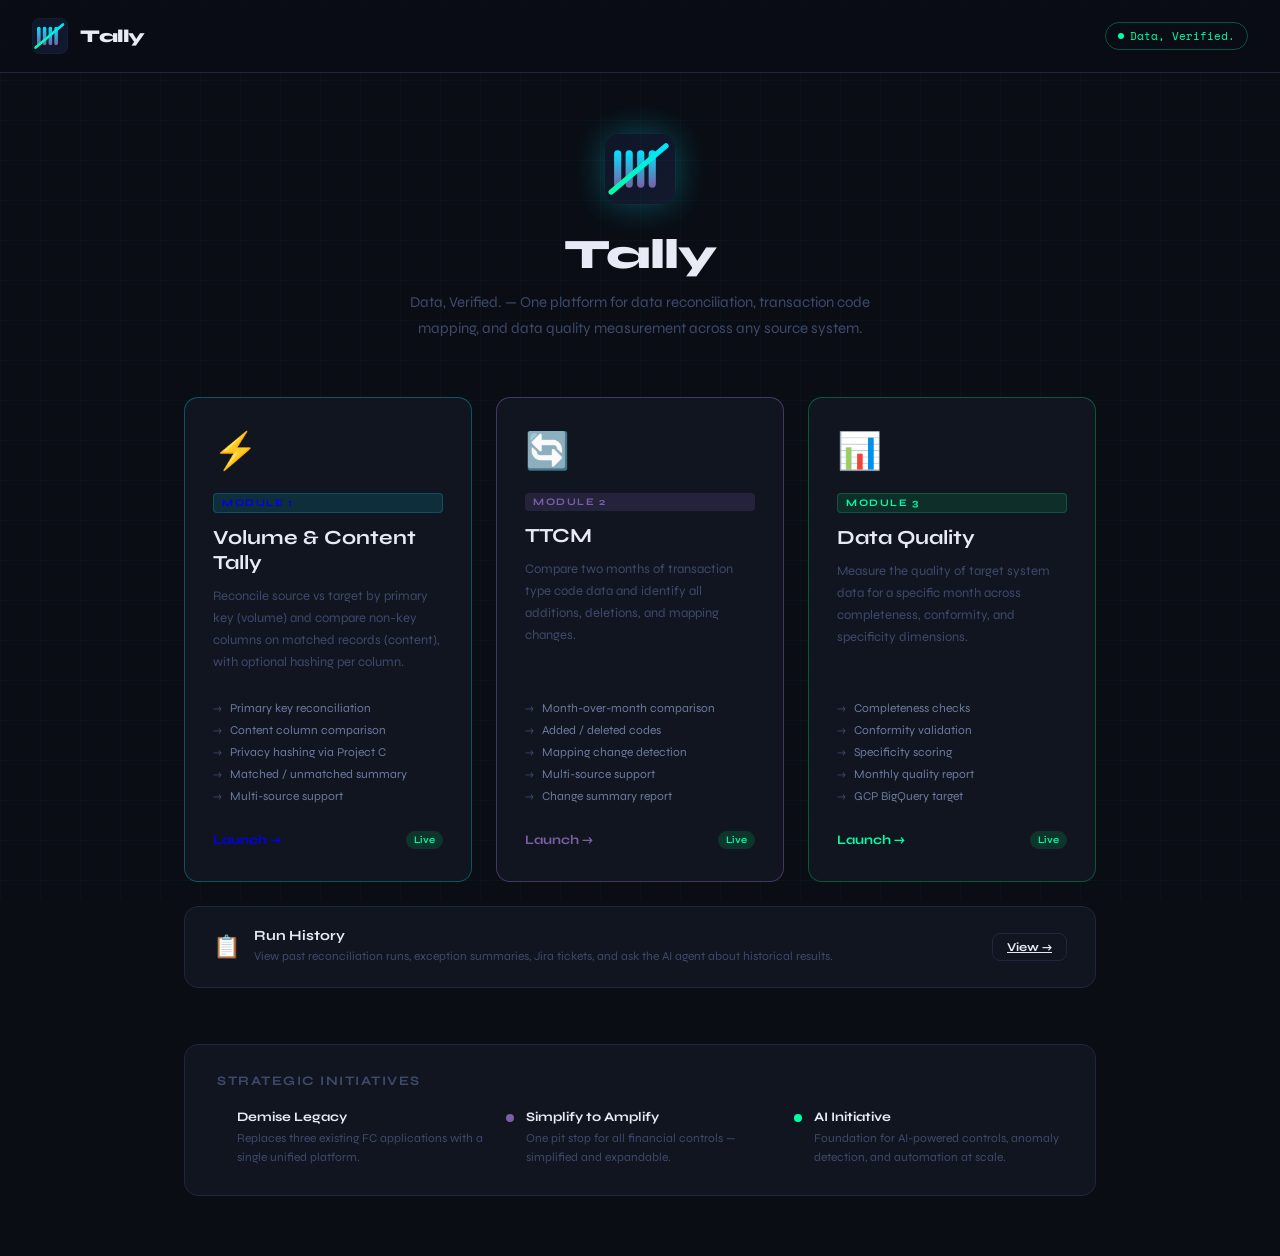
==== data-recs-2.0/index.html @ 4c0e8b57 "Initial commit" ====
<!DOCTYPE html>
<html lang="en">
<head>
  <meta charset="UTF-8"/>
  <meta name="viewport" content="width=device-width, initial-scale=1.0"/>
  <title>Tally — Data, Verified.</title>
  <link rel="stylesheet" href="src/styles.css"/>
  <link href="https://fonts.googleapis.com/css2?family=Space+Mono:ital,wght@0,400;0,700;1,400&family=Syne:wght@400;600;700;800&display=swap" rel="stylesheet"/>
  <style>
    .home-wrap {
      max-width: 960px;
      margin: 60px auto;
      padding: 0 24px;
    }
    .home-hero {
      text-align: center;
      margin-bottom: 56px;
    }
    .home-hero .hero-mark {
      display: inline-flex;
      align-items: center;
      justify-content: center;
      width: 72px;
      height: 72px;
      border-radius: 18px;
      background: linear-gradient(135deg, var(--cyan), var(--accent2));
      font-size: 28px;
      font-weight: 800;
      color: #000;
      margin-bottom: 20px;
      box-shadow: 0 0 32px rgba(0,229,255,0.3);
    }
    .home-hero h1 {
      font-size: 42px;
      font-weight: 800;
      color: var(--text);
      margin-bottom: 10px;
      letter-spacing: -1px;
    }
    .home-hero h1 span { color: var(--cyan); }
    .home-hero p {
      color: var(--text-muted);
      font-size: 15px;
      max-width: 520px;
      margin: 0 auto;
      line-height: 1.7;
    }
    .modules-grid {
      display: grid;
      grid-template-columns: repeat(3, 1fr);
      gap: 24px;
    }
    .module-card {
      background: var(--surface);
      border: 1px solid var(--border);
      border-radius: 14px;
      padding: 32px 28px;
      cursor: pointer;
      text-decoration: none;
      display: flex;
      flex-direction: column;
      transition: border-color 0.2s, transform 0.2s, box-shadow 0.2s;
      position: relative;
      overflow: hidden;
    }
    .module-card:hover {
      transform: translateY(-4px);
      box-shadow: 0 8px 32px rgba(0,0,0,0.4);
    }
    .module-card.blue  { border-color: rgba(0,229,255,0.3); }
    .module-card.blue:hover  { border-color: var(--cyan); box-shadow: 0 8px 32px rgba(0,229,255,0.15); }
    .module-card.purple { border-color: rgba(179,136,255,0.3); }
    .module-card.purple:hover { border-color: var(--accent2); box-shadow: 0 8px 32px rgba(179,136,255,0.15); }
    .module-card.green { border-color: rgba(0,230,118,0.3); }
    .module-card.green:hover  { border-color: var(--green); box-shadow: 0 8px 32px rgba(0,230,118,0.15); }
    .module-icon {
      font-size: 36px;
      margin-bottom: 20px;
    }
    .module-tag {
      display: inline-block;
      font-size: 10px;
      font-weight: 700;
      letter-spacing: 1.5px;
      padding: 3px 8px;
      border-radius: 4px;
      margin-bottom: 12px;
      text-transform: uppercase;
    }
    .tag-blue   { background: rgba(0,229,255,0.12); color: var(--cyan); }
    .tag-purple { background: rgba(179,136,255,0.12); color: var(--accent2); }
    .tag-green  { background: rgba(0,230,118,0.12); color: var(--green); }
    .module-card h3 {
      font-size: 20px;
      font-weight: 700;
      color: var(--text);
      margin-bottom: 10px;
    }
    .module-card p {
      font-size: 13px;
      color: var(--text-muted);
      line-height: 1.7;
      flex: 1;
      margin-bottom: 24px;
    }
    .module-features {
      list-style: none;
      padding: 0;
      margin: 0 0 24px 0;
    }
    .module-features li {
      font-size: 12px;
      color: var(--text-dim);
      padding: 4px 0;
      display: flex;
      align-items: center;
      gap: 8px;
    }
    .module-features li::before {
      content: '→';
      color: var(--text-muted);
      font-size: 11px;
    }
    .module-cta {
      display: flex;
      align-items: center;
      justify-content: space-between;
      margin-top: auto;
    }
    .module-card.blue  .module-cta-label { color: var(--cyan); }
    .module-card.purple .module-cta-label { color: var(--accent2); }
    .module-card.green  .module-cta-label { color: var(--green); }
    .module-cta-label {
      font-size: 13px;
      font-weight: 700;
    }
    .status-badge {
      font-size: 10px;
      padding: 3px 8px;
      border-radius: 20px;
      font-weight: 600;
    }
    .status-live   { background: rgba(0,230,118,0.15); color: var(--green); }
    .status-coming { background: rgba(255,214,0,0.12); color: var(--yellow); }
    .initiatives {
      margin-top: 56px;
      padding: 28px 32px;
      background: var(--surface);
      border: 1px solid var(--border);
      border-radius: 14px;
    }
    .initiatives h4 {
      font-size: 13px;
      color: var(--text-muted);
      letter-spacing: 1.5px;
      text-transform: uppercase;
      margin-bottom: 20px;
    }
    .initiatives-grid {
      display: grid;
      grid-template-columns: repeat(3, 1fr);
      gap: 20px;
    }
    .initiative-item {
      display: flex;
      align-items: flex-start;
      gap: 12px;
    }
    .initiative-dot {
      width: 8px;
      height: 8px;
      border-radius: 50%;
      margin-top: 5px;
      flex-shrink: 0;
    }
    .initiative-item h5 {
      font-size: 13px;
      font-weight: 700;
      color: var(--text);
      margin-bottom: 4px;
    }
    .initiative-item p {
      font-size: 12px;
      color: var(--text-muted);
      line-height: 1.6;
    }
    @media (max-width: 700px) {
      .modules-grid { grid-template-columns: 1fr; }
      .initiatives-grid { grid-template-columns: 1fr; }
      .home-hero h1 { font-size: 28px; }
    }
  </style>
</head>
<body>

  <!-- HEADER -->
  <header>
    <div class="logo">
      <img src="src/logo.svg" alt="Tally" style="width:36px;height:36px;border-radius:8px;display:block;flex-shrink:0;">
      <div class="logo-text">Tally</div>
    </div>
    <div class="header-right">
      <div class="status-pill connected">
        <div class="dot pulse"></div> Data, Verified.
      </div>
    </div>
  </header>

  <!-- HOME -->
  <div class="home-wrap">

    <!-- HERO -->
    <div class="home-hero">
      <img src="src/logo.svg" alt="Tally" class="hero-mark" style="background:none;padding:0;">
      <h1>Tally</h1>
      <p>Data, Verified. — One platform for data reconciliation, transaction code mapping, and data quality measurement across any source system.</p>
    </div>

    <!-- MODULE CARDS -->
    <div class="modules-grid">

      <!-- Data Reconciliation -->
      <a href="data-recs.html" class="module-card blue">
        <div class="module-icon">⚡</div>
        <div class="module-tag tag-blue">Module 1</div>
        <h3>Volume &amp; Content Tally</h3>
        <p>Reconcile source vs target by primary key (volume) and compare non-key columns on matched records (content), with optional hashing per column.</p>
        <ul class="module-features">
          <li>Primary key reconciliation</li>
          <li>Content column comparison</li>
          <li>Privacy hashing via Project C</li>
          <li>Matched / unmatched summary</li>
          <li>Multi-source support</li>
        </ul>
        <div class="module-cta">
          <span class="module-cta-label">Launch →</span>
          <span class="status-badge status-live">Live</span>
        </div>
      </a>

      <!-- TTCM -->
      <a href="ttcm.html" class="module-card purple">
        <div class="module-icon">🔄</div>
        <div class="module-tag tag-purple">Module 2</div>
        <h3>TTCM</h3>
        <p>Compare two months of transaction type code data and identify all additions, deletions, and mapping changes.</p>
        <ul class="module-features">
          <li>Month-over-month comparison</li>
          <li>Added / deleted codes</li>
          <li>Mapping change detection</li>
          <li>Multi-source support</li>
          <li>Change summary report</li>
        </ul>
        <div class="module-cta">
          <span class="module-cta-label">Launch →</span>
          <span class="status-badge status-live">Live</span>
        </div>
      </a>

      <!-- DQM -->
      <a href="dqm.html" class="module-card green">
        <div class="module-icon">📊</div>
        <div class="module-tag tag-green">Module 3</div>
        <h3>Data Quality</h3>
        <p>Measure the quality of target system data for a specific month across completeness, conformity, and specificity dimensions.</p>
        <ul class="module-features">
          <li>Completeness checks</li>
          <li>Conformity validation</li>
          <li>Specificity scoring</li>
          <li>Monthly quality report</li>
          <li>GCP BigQuery target</li>
        </ul>
        <div class="module-cta">
          <span class="module-cta-label">Launch →</span>
          <span class="status-badge status-live">Live</span>
        </div>
      </a>

    </div>

    <!-- HISTORY LINK -->
    <div style="margin-top:24px;padding:20px 28px;background:var(--surface);border:1px solid var(--border);border-radius:14px;display:flex;align-items:center;justify-content:space-between;gap:20px;">
      <div style="display:flex;align-items:center;gap:14px;">
        <div style="font-size:22px;">📋</div>
        <div>
          <div style="font-size:14px;font-weight:700;color:var(--text);margin-bottom:3px;">Run History</div>
          <div style="font-size:12px;color:var(--text-muted);line-height:1.6;">View past reconciliation runs, exception summaries, Jira tickets, and ask the AI agent about historical results.</div>
        </div>
      </div>
      <a href="history.html" class="btn btn-secondary btn-sm" style="white-space:nowrap;flex-shrink:0;">View →</a>
    </div>

    <!-- INITIATIVES -->
    <div class="initiatives">
      <h4>Strategic Initiatives</h4>
      <div class="initiatives-grid">
        <div class="initiative-item">
          <div class="initiative-dot" style="background:var(--cyan);"></div>
          <div>
            <h5>Demise Legacy</h5>
            <p>Replaces three existing FC applications with a single unified platform.</p>
          </div>
        </div>
        <div class="initiative-item">
          <div class="initiative-dot" style="background:var(--accent2);"></div>
          <div>
            <h5>Simplify to Amplify</h5>
            <p>One pit stop for all financial controls — simplified and expandable.</p>
          </div>
        </div>
        <div class="initiative-item">
          <div class="initiative-dot" style="background:var(--green);"></div>
          <div>
            <h5>AI Initiative</h5>
            <p>Foundation for AI-powered controls, anomaly detection, and automation at scale.</p>
          </div>
        </div>
      </div>
    </div>

  </div><!-- /home-wrap -->

</body>
</html>
---- data-recs-2.0/src/styles.css ----
/* ─────────────────────────────────────────────────────────────
   Data Recs 2.0 — styles.css
   ───────────────────────────────────────────────────────────── */

:root {
  --bg:         #0a0d14;
  --surface:    #111520;
  --surface2:   #161b2e;
  --border:     #1e2740;
  --accent:     #00e5ff;
  --accent2:    #7b5ea7;
  --accent3:    #ff6b6b;
  --green:      #00ffa3;
  --yellow:     #ffd166;
  --text:       #e8eaf6;
  --text-dim:   #6b7a9e;
  --text-muted: #3d4a6b;
  --mono:       'Space Mono', monospace;
  --sans:       'Syne', sans-serif;
}

/* ── RESET ── */
*, *::before, *::after { box-sizing: border-box; margin: 0; padding: 0; }
body {
  background: var(--bg);
  color: var(--text);
  font-family: var(--sans);
  min-height: 100vh;
  overflow-x: hidden;
}

/* ── GRID BACKGROUND ── */
body::before {
  content: '';
  position: fixed;
  inset: 0;
  background-image:
    linear-gradient(rgba(0,229,255,.03) 1px, transparent 1px),
    linear-gradient(90deg, rgba(0,229,255,.03) 1px, transparent 1px);
  background-size: 40px 40px;
  pointer-events: none;
  z-index: 0;
}

/* ── HEADER ── */
header {
  position: relative;
  z-index: 10;
  display: flex;
  align-items: center;
  justify-content: space-between;
  padding: 18px 32px;
  border-bottom: 1px solid var(--border);
  background: rgba(10,13,20,.85);
  backdrop-filter: blur(12px);
}
.logo { display: flex; align-items: center; gap: 12px; }
.logo-mark {
  width: 36px; height: 36px;
  background: linear-gradient(135deg, var(--accent), var(--accent2));
  border-radius: 8px;
  display: flex; align-items: center; justify-content: center;
  font-family: var(--mono);
  font-size: 13px; font-weight: 700; color: #000;
  letter-spacing: -1px;
}
.logo-text { font-size: 18px; font-weight: 800; letter-spacing: -.5px; }
.logo-text span { color: var(--accent); }
.header-right { display: flex; align-items: center; gap: 12px; }

/* ── STATUS PILL ── */
.status-pill {
  display: flex; align-items: center; gap: 6px;
  padding: 5px 12px;
  border-radius: 100px;
  font-family: var(--mono); font-size: 11px;
  border: 1px solid var(--border);
  color: var(--text-dim);
}
.status-pill.connected { border-color: rgba(0,255,163,.3); color: var(--green); }
.dot { width: 6px; height: 6px; border-radius: 50%; background: currentColor; }
.dot.pulse { animation: pulse 2s infinite; }
@keyframes pulse { 0%,100%{opacity:1} 50%{opacity:.3} }

/* ── USER BADGE ── */
.user-badge {
  display: flex; align-items: center; gap: 8px;
  padding: 5px 10px;
  border-radius: 8px;
  border: 1px solid var(--border);
  font-size: 13px;
}
.user-avatar {
  width: 26px; height: 26px;
  border-radius: 50%;
  background: linear-gradient(135deg, var(--accent2), var(--accent));
  display: flex; align-items: center; justify-content: center;
  font-size: 11px; font-weight: 700; color: #fff;
}
#user-name-display {
  max-width: 140px;
  overflow: hidden; text-overflow: ellipsis; white-space: nowrap;
}

/* ── AUTH SCREEN ── */
#auth-screen {
  position: relative; z-index: 5;
  min-height: calc(100vh - 73px);
  display: flex; align-items: center; justify-content: center;
  padding: 40px 20px;
}
.auth-card {
  width: 100%; max-width: 460px;
  background: var(--surface);
  border: 1px solid var(--border);
  border-radius: 16px;
  padding: 40px;
  text-align: center;
}
.auth-icon {
  width: 64px; height: 64px;
  margin: 0 auto 24px;
  background: linear-gradient(135deg, rgba(0,229,255,.15), rgba(123,94,167,.15));
  border: 1px solid rgba(0,229,255,.2);
  border-radius: 16px;
  display: flex; align-items: center; justify-content: center;
  font-size: 28px;
}
.auth-card h2 { font-size: 24px; font-weight: 800; margin-bottom: 8px; }
.auth-card p  { color: var(--text-dim); font-size: 14px; line-height: 1.6; margin-bottom: 32px; }
.btn-google {
  width: 100%;
  display: flex; align-items: center; justify-content: center; gap: 12px;
  padding: 14px 20px;
  background: #fff; color: #1a1a1a;
  border: none; border-radius: 10px;
  font-family: var(--sans); font-size: 15px; font-weight: 700;
  cursor: pointer; transition: all .2s;
}
.btn-google:hover {
  background: #f0f0f0;
  transform: translateY(-1px);
  box-shadow: 0 8px 24px rgba(0,0,0,.3);
}
.google-logo { width: 20px; height: 20px; }
.auth-note {
  margin-top: 20px;
  font-family: var(--mono); font-size: 11px;
  color: var(--text-muted); line-height: 1.6;
}

/* ── MAIN APP ── */
#app { display: none; position: relative; z-index: 5; }

/* ── STEPS NAV ── */
.steps-nav {
  display: flex; align-items: center;
  padding: 16px 32px; gap: 0;
  border-bottom: 1px solid var(--border);
  background: var(--surface);
  overflow-x: auto;
}
.step-item {
  display: flex; align-items: center; gap: 10px;
  padding: 8px 16px; border-radius: 8px;
  cursor: pointer; white-space: nowrap;
  transition: all .2s;
  color: var(--text-muted);
  font-size: 13px; font-weight: 600;
}
.step-item.active   { color: var(--accent); background: rgba(0,229,255,.08); }
.step-item.done     { color: var(--green); }
.step-item.disabled { pointer-events: none; }
.step-num {
  width: 22px; height: 22px; border-radius: 50%;
  display: flex; align-items: center; justify-content: center;
  font-family: var(--mono); font-size: 10px; font-weight: 700;
  border: 1px solid currentColor; flex-shrink: 0;
}
.step-arrow { color: var(--text-muted); margin: 0 4px; font-size: 12px; }

/* ── PANELS ── */
.panel { display: none; padding: 32px; max-width: 1200px; margin: 0 auto; animation: fadeIn .3s ease; }
.panel.active { display: block; }
@keyframes fadeIn { from{opacity:0;transform:translateY(8px)} to{opacity:1;transform:translateY(0)} }

.panel-header { margin-bottom: 28px; }
.panel-header h2 { font-size: 22px; font-weight: 800; margin-bottom: 6px; }
.panel-header p  { color: var(--text-dim); font-size: 14px; }

/* ── CARDS ── */
.card {
  background: var(--surface);
  border: 1px solid var(--border);
  border-radius: 12px;
  padding: 24px;
  margin-bottom: 16px;
}
.card-title {
  font-size: 12px; font-weight: 700;
  letter-spacing: 1px; text-transform: uppercase;
  color: var(--text-dim); margin-bottom: 16px;
  display: flex; align-items: center; gap: 8px;
}
.card-title::after { content:''; flex:1; height:1px; background:var(--border); }

/* ── FORM ELEMENTS ── */
label {
  display: block;
  font-size: 12px; font-weight: 700;
  color: var(--text-dim); margin-bottom: 6px;
  text-transform: uppercase; letter-spacing: .5px;
}
input[type=text], select, textarea {
  width: 100%;
  background: var(--bg);
  border: 1px solid var(--border);
  border-radius: 8px;
  padding: 10px 14px;
  color: var(--text);
  font-family: var(--mono); font-size: 13px;
  outline: none; transition: border-color .2s;
}
input[type=text]:focus, select:focus, textarea:focus { border-color: var(--accent); }
select option { background: var(--surface2); }
textarea { resize: vertical; min-height: 120px; }
.form-row   { display: grid; grid-template-columns: 1fr 1fr; gap: 16px; margin-bottom: 16px; }
.form-group { margin-bottom: 16px; }

/* ── QUERY EDITOR ── */
.query-editor-wrap {
  border: 1px solid var(--border);
  border-radius: 10px;
  overflow: hidden;
}
.query-toolbar {
  display: flex; align-items: center; justify-content: space-between;
  padding: 8px 14px;
  background: var(--surface2);
  border-bottom: 1px solid var(--border);
}
.query-toolbar-left { display: flex; gap: 8px; }
.lang-badge {
  font-family: var(--mono); font-size: 10px;
  padding: 3px 8px; border-radius: 4px;
  background: rgba(0,229,255,.1); color: var(--accent);
  border: 1px solid rgba(0,229,255,.2);
}
.lang-badge.dim { background: rgba(0,229,255,.04); color: var(--text-dim); border-color: var(--border); }
textarea.code {
  border: none; border-radius: 0;
  font-size: 13px; line-height: 1.7;
  padding: 16px; min-height: 160px;
  color: var(--accent); background: var(--bg);
}
textarea.code.purple { color: var(--accent2); }
textarea.code:focus { border-color: transparent; }

/* ── BUTTONS ── */
.btn {
  display: inline-flex; align-items: center; gap: 8px;
  padding: 10px 20px; border-radius: 8px;
  font-family: var(--sans); font-size: 14px; font-weight: 700;
  cursor: pointer; border: none; transition: all .2s;
}
.btn-primary  { background: var(--accent); color: #000; }
.btn-primary:hover {
  background: #33eaff;
  transform: translateY(-1px);
  box-shadow: 0 6px 20px rgba(0,229,255,.3);
}
.btn-secondary { background: transparent; color: var(--text); border: 1px solid var(--border); }
.btn-secondary:hover { border-color: var(--accent); color: var(--accent); }
.btn-danger    { background: rgba(255,107,107,.1); color: var(--accent3); border: 1px solid rgba(255,107,107,.2); }
.btn-danger:hover { background: rgba(255,107,107,.2); }
.btn-sm        { padding: 6px 14px; font-size: 12px; }
.btn:disabled  { opacity: .4; cursor: not-allowed; transform: none !important; }
.btn-row       { display: flex; gap: 10px; flex-wrap: wrap; }

/* ── TAGS ── */
.tag {
  display: inline-flex; align-items: center; gap: 5px;
  padding: 3px 10px; border-radius: 100px;
  font-family: var(--mono); font-size: 11px;
}
.tag-blue   { background: rgba(0,229,255,.1);  color: var(--accent);  border: 1px solid rgba(0,229,255,.2); }
.tag-green  { background: rgba(0,255,163,.1);  color: var(--green);   border: 1px solid rgba(0,255,163,.2); }
.tag-red    { background: rgba(255,107,107,.1);color: var(--accent3); border: 1px solid rgba(255,107,107,.2); }
.tag-yellow { background: rgba(255,209,102,.1);color: var(--yellow);  border: 1px solid rgba(255,209,102,.2); }

/* ── RESULTS TABLE ── */
.table-wrap {
  overflow: auto;
  border: 1px solid var(--border);
  border-radius: 10px;
  max-height: 420px;
}
table { width: 100%; border-collapse: collapse; font-family: var(--mono); font-size: 12px; }
thead { position: sticky; top: 0; z-index: 2; }
th {
  background: var(--surface2);
  padding: 10px 14px; text-align: left;
  font-size: 10px; font-weight: 700;
  text-transform: uppercase; letter-spacing: .8px;
  color: var(--text-dim);
  border-bottom: 1px solid var(--border);
  white-space: nowrap;
}
td {
  padding: 9px 14px;
  border-bottom: 1px solid rgba(30,39,64,.5);
  color: var(--text);
  white-space: nowrap;
  max-width: 260px; overflow: hidden; text-overflow: ellipsis;
}
tr:hover td { background: rgba(0,229,255,.03); }
tr:last-child td { border-bottom: none; }

/* ── SUMMARY STATS ── */
.stats-grid {
  display: grid;
  grid-template-columns: repeat(auto-fit, minmax(180px, 1fr));
  gap: 16px; margin-bottom: 24px;
}
.stat-card {
  background: var(--surface);
  border: 1px solid var(--border);
  border-radius: 10px;
  padding: 20px;
}
.stat-label { font-size: 11px; color: var(--text-dim); text-transform: uppercase; letter-spacing: .8px; margin-bottom: 8px; }
.stat-value { font-size: 28px; font-weight: 800; font-family: var(--mono); }
.stat-value.green  { color: var(--green); }
.stat-value.red    { color: var(--accent3); }
.stat-value.yellow { color: var(--yellow); }
.stat-value.blue   { color: var(--accent); }
.stat-sub { font-size: 11px; color: var(--text-muted); margin-top: 4px; font-family: var(--mono); }

/* ── MATCH BADGES ── */
.match-badge {
  display: inline-flex; align-items: center; gap: 4px;
  padding: 2px 8px; border-radius: 4px;
  font-size: 10px; font-weight: 700;
}
.match-badge.matched    { background: rgba(0,255,163,.12);  color: var(--green);   }
.match-badge.left-only  { background: rgba(0,229,255,.12);  color: var(--accent);  }
.match-badge.right-only { background: rgba(255,209,102,.12);color: var(--yellow);  }
.match-badge.mismatch   { background: rgba(255,107,107,.12);color: var(--accent3); }

/* ── LOADER ── */
.loader {
  display: flex; flex-direction: column;
  align-items: center; justify-content: center; gap: 16px;
  padding: 60px 20px;
  color: var(--text-dim);
  font-family: var(--mono); font-size: 13px;
}
.spinner {
  width: 36px; height: 36px;
  border: 2px solid var(--border);
  border-top-color: var(--accent);
  border-radius: 50%;
  animation: spin .8s linear infinite;
}
@keyframes spin { to { transform: rotate(360deg); } }

/* ── EMPTY STATE ── */
.empty {
  text-align: center;
  padding: 48px 20px;
  color: var(--text-muted); font-size: 13px;
}
.empty .icon { font-size: 36px; margin-bottom: 12px; }

/* ── ALERTS ── */
.alert {
  padding: 12px 16px; border-radius: 8px;
  font-size: 13px; margin-bottom: 16px;
  display: flex; align-items: flex-start; gap: 10px;
}
.alert-info    { background: rgba(0,229,255,.08);  border: 1px solid rgba(0,229,255,.2);  color: var(--accent);  }
.alert-success { background: rgba(0,255,163,.08);  border: 1px solid rgba(0,255,163,.2);  color: var(--green);   }
.alert-error   { background: rgba(255,107,107,.08);border: 1px solid rgba(255,107,107,.2);color: var(--accent3); }
.alert-warn    { background: rgba(255,209,102,.08);border: 1px solid rgba(255,209,102,.2);color: var(--yellow);  }

/* ── SCROLLBAR ── */
::-webkit-scrollbar       { width: 6px; height: 6px; }
::-webkit-scrollbar-track { background: var(--bg); }
::-webkit-scrollbar-thumb { background: var(--border); border-radius: 3px; }
::-webkit-scrollbar-thumb:hover { background: var(--text-muted); }

/* ── JIRA INTEGRATION ── */
.jira-panel-header {
  display: flex;
  align-items: flex-start;
  justify-content: space-between;
  gap: 16px;
  margin-bottom: 16px;
}
.jira-comment-bubble {
  background: var(--surface2);
  border: 1px solid var(--border);
  border-radius: 10px;
  padding: 14px 16px;
}
.jira-comment-meta {
  font-size: 11px;
  color: var(--text-muted);
  margin-bottom: 8px;
  display: flex;
  gap: 6px;
  align-items: center;
  flex-wrap: wrap;
}
.jira-comment-text {
  font-size: 13px;
  color: var(--text);
  line-height: 1.75;
  white-space: pre-wrap;
  word-break: break-word;
}
.jira-exclusion-box {
  margin-top: 16px;
  padding: 16px 18px;
  background: rgba(0, 255, 163, 0.04);
  border: 1px solid rgba(0, 255, 163, 0.25);
  border-radius: 10px;
}
.jira-excl-label {
  font-size: 10px;
  font-weight: 700;
  letter-spacing: 1.5px;
  text-transform: uppercase;
  color: var(--green);
  margin-bottom: 10px;
}
.jira-excl-values {
  display: flex;
  flex-wrap: wrap;
  gap: 6px;
  margin-bottom: 4px;
}
.excl-tag {
  display: inline-block;
  padding: 3px 8px;
  background: rgba(0, 255, 163, 0.1);
  color: var(--green);
  border-radius: 4px;
  font-family: var(--mono);
  font-size: 11px;
}

/* ── RESPONSIVE ── */
@media (max-width: 700px) {
  .form-row { grid-template-columns: 1fr; }
  header    { padding: 14px 16px; }
  .panel    { padding: 20px 16px; }
  .steps-nav{ padding: 10px 16px; }
  #step-1 > div[style] { grid-template-columns: 1fr !important; }
}
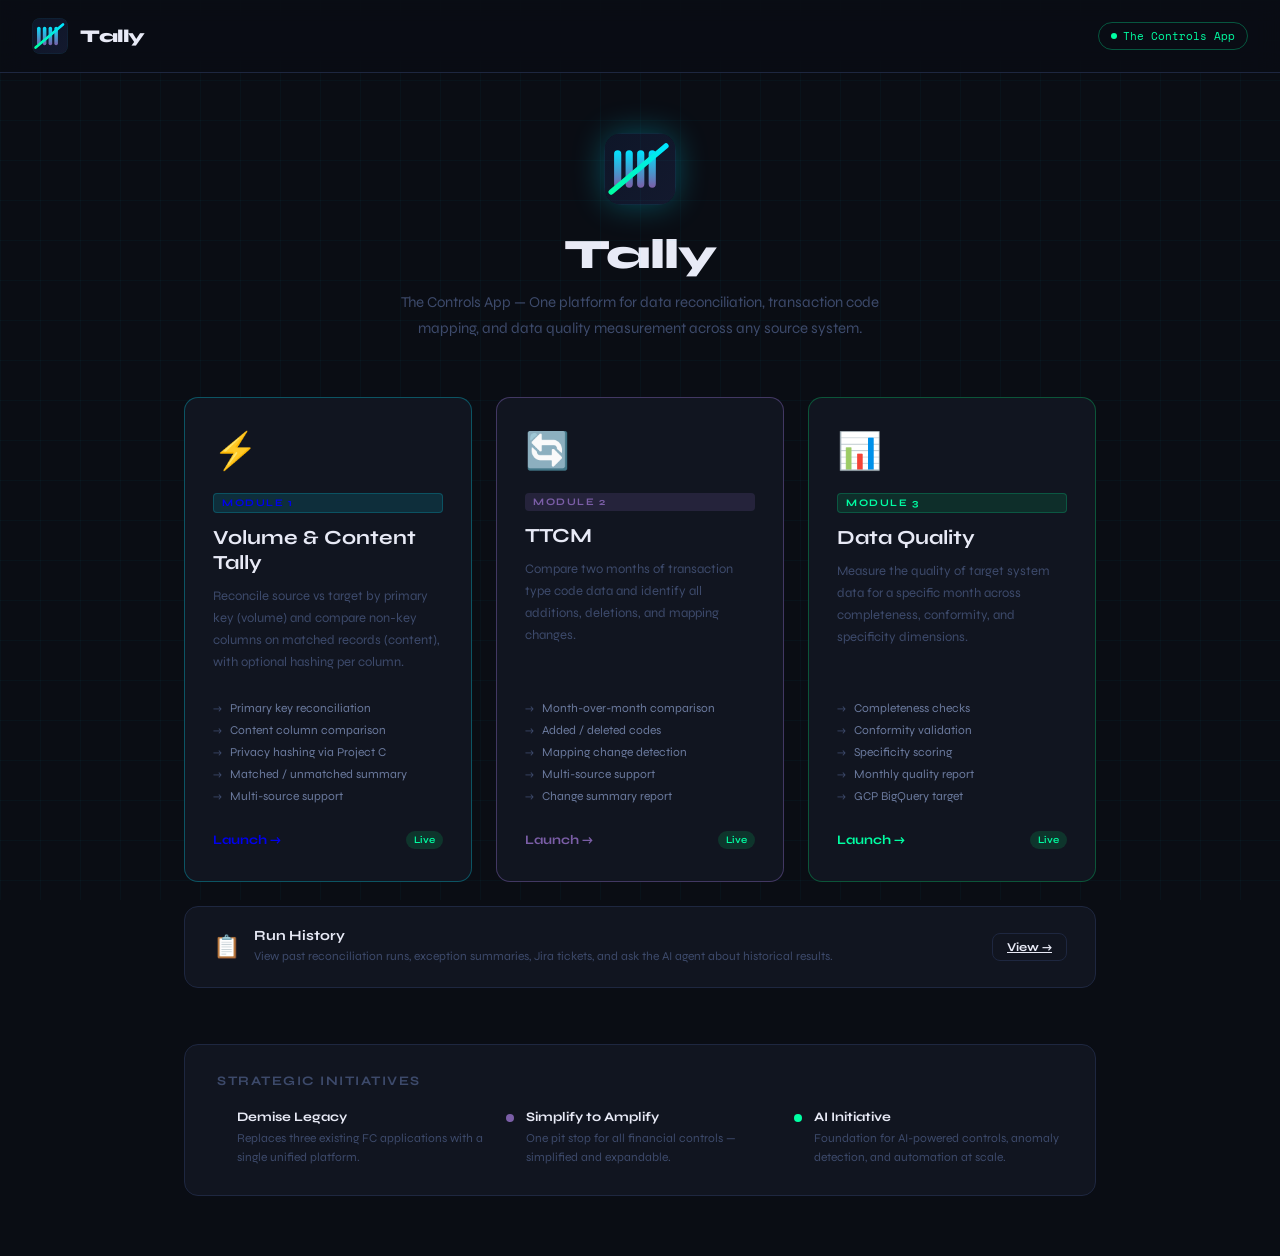
==== commit 2e16d65a: "Update - additional features" ====
--- a/data-recs-2.0/index.html
+++ b/data-recs-2.0/index.html
@@ -3,7 +3,7 @@
 <head>
   <meta charset="UTF-8"/>
   <meta name="viewport" content="width=device-width, initial-scale=1.0"/>
-  <title>Tally — Data, Verified.</title>
+  <title>Tally — The Controls App</title>
   <link rel="stylesheet" href="src/styles.css"/>
   <link href="https://fonts.googleapis.com/css2?family=Space+Mono:ital,wght@0,400;0,700;1,400&family=Syne:wght@400;600;700;800&display=swap" rel="stylesheet"/>
   <style>
@@ -201,7 +201,7 @@
     </div>
     <div class="header-right">
       <div class="status-pill connected">
-        <div class="dot pulse"></div> Data, Verified.
+        <div class="dot pulse"></div> The Controls App
       </div>
     </div>
   </header>
@@ -213,7 +213,7 @@
     <div class="home-hero">
       <img src="src/logo.svg" alt="Tally" class="hero-mark" style="background:none;padding:0;">
       <h1>Tally</h1>
-      <p>Data, Verified. — One platform for data reconciliation, transaction code mapping, and data quality measurement across any source system.</p>
+      <p>The Controls App — One platform for data reconciliation, transaction code mapping, and data quality measurement across any source system.</p>
     </div>
 
     <!-- MODULE CARDS -->
